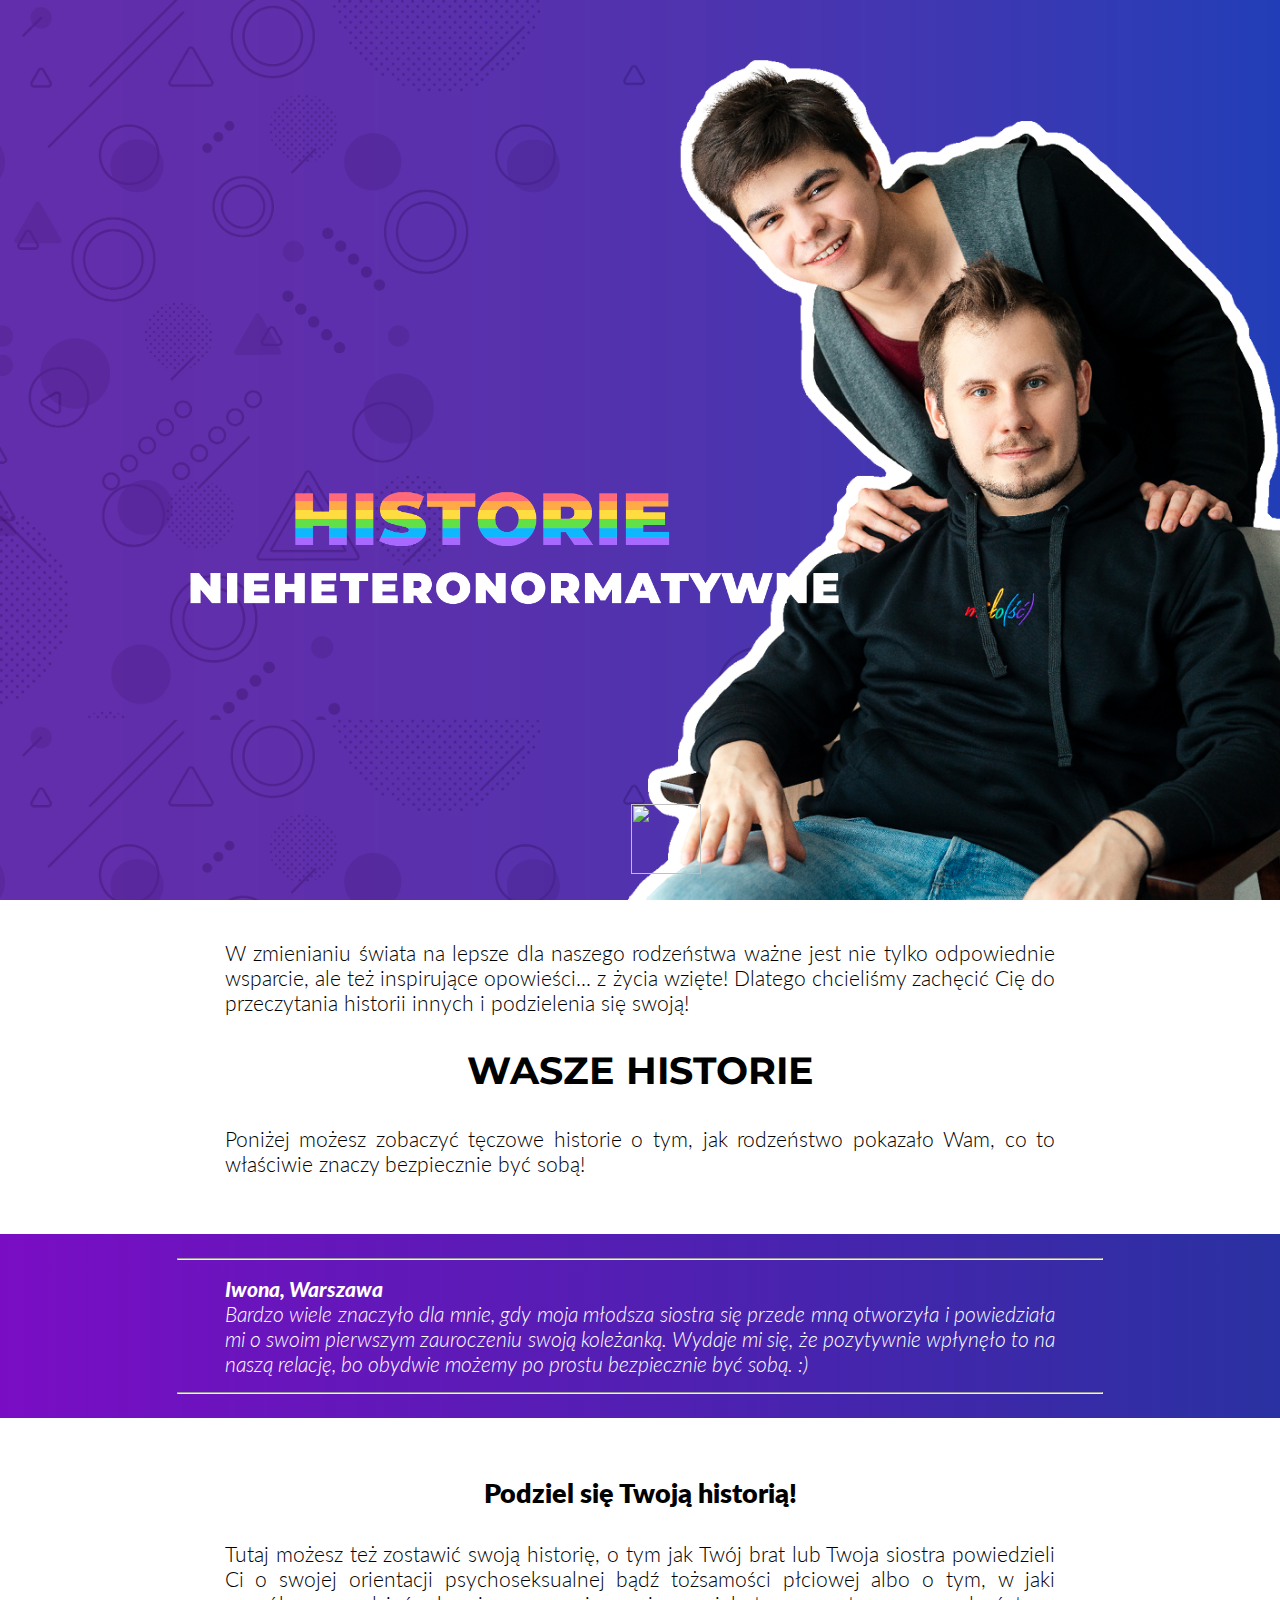
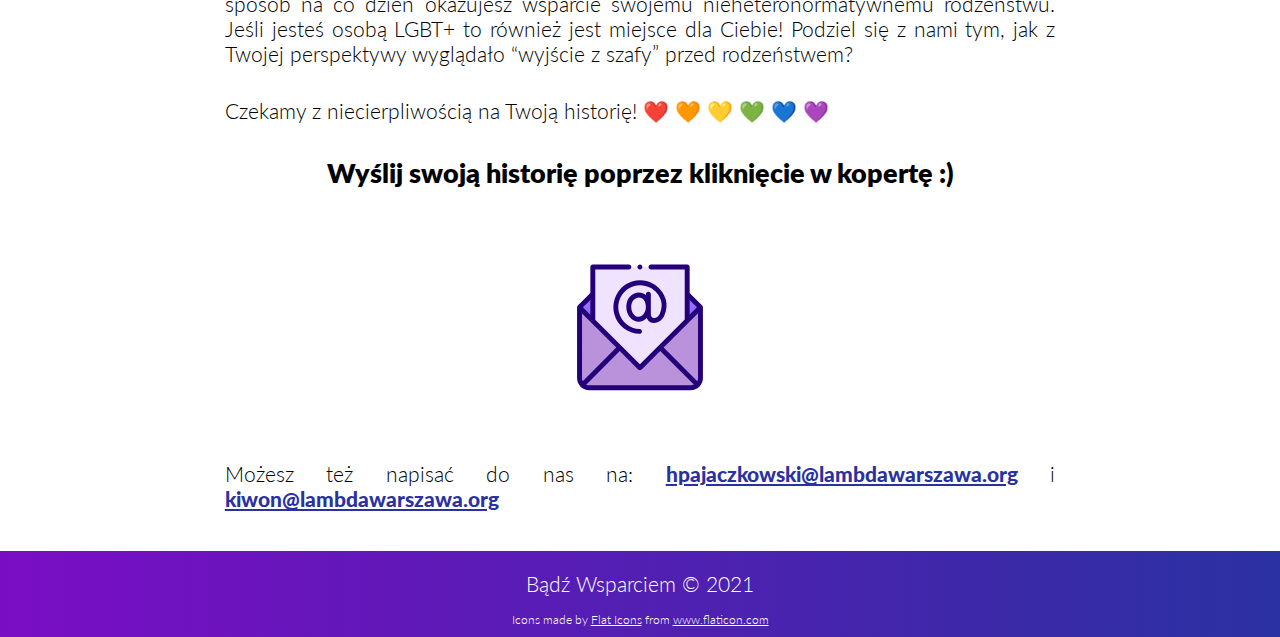
==== historie_nieheteronormatywne.html @ 7dd3a28f "commit" ====
<!DOCTYPE html>
<html lang="pl">

<head>
    <meta charset="UTF-8">
    <meta name="viewport" content="width=device-width, initial-scale=1.0">
    <meta http-equiv="X-UA-Compatible" content="ie=edge">
    <title>Bądź Wsparciem</title>
    <!-- Ikonki -->
    <link rel="stylesheet" href="https://use.fontawesome.com/releases/v5.0.12/css/all.css" integrity="sha384-G0fIWCsCzJIMAVNQPfjH08cyYaUtMwjJwqiRKxxE/rx96Uroj1BtIQ6MLJuheaO9" crossorigin="anonymous">
    <!-- CSS -->
    <link rel="stylesheet" href="./css/style.css">
    <!-- Ikona strony -->
    <link rel="icon" href="./img/rainbow.svg">
    <!-- Fonty -->
    <!-- Naglowki - Montserrat -->
    <link rel="preconnect" href="https://fonts.gstatic.com">
    <link href="https://fonts.googleapis.com/css2?family=Montserrat:wght@900&display=swap" rel="stylesheet">
    <!-- Subnaglowki i zwykly tekst Font -->
    <link rel="preconnect" href="https://fonts.gstatic.com">
    <link href="https://fonts.googleapis.com/css2?family=Lato&display=swap" rel="stylesheet">
</head>

<body>

    <!-- Nawigacja -->
    <div class="burgerMenu">
        <i class="fas fa-bars show"></i>
        <i class="fas fa-times "></i>
    </div>
    <aside>
        <nav>
            <ul>
                <h1 class="menuText">MENU</h1>
                <li class="navList"><a class="aNavList" href="index.html">Strona główna</a></li>
                <li class="navList"><a class="aNavList" href="kompendium_wiedzy.html">Kompendium wiedzy</a></li>
                <li class="navList"><a class="aNavList" href="historie_nieheteronormatywne.html">Historie nieheteronormatywne</a></li>
                <li class="navList"><a class="aNavList" href="teczowe_inicjatywy.html">Tęczowe inicjatywy</a></li>
                <li class="navList"><a class="aNavList" href="wasze_pytania.html">Wasze pytania i odpowiedzi</a></li>
            </ul>
        </nav>
    </aside>
    <!-- Header -->
    <header class="header02">
        <div class="contentDiv">
            <a href="#section01"><img class="arrow" src="https://cdn3.iconfinder.com/data/icons/google-material-design-icons/48/ic_keyboard_arrow_down_48px-128.png" /></a>
            <img class="headline03" src="./img/headline3.png" alt="headline03">
            <img class="photocut1" src="./img/photocut2.png" alt="photocut1">
        </div>
    </header>
    <!-- Sekcja 1 -->
    <section class="whiteSection" id="section01">
        <p>
            W zmienianiu świata na lepsze dla naszego rodzeństwa ważne jest nie tylko odpowiednie wsparcie, ale też inspirujące opowieści... z życia wzięte! Dlatego chcieliśmy zachęcić Cię do przeczytania historii innych i podzielenia się swoją!
        </p>
        <h1>Wasze historie</h1>
        <p>
            Poniżej możesz zobaczyć tęczowe historie o tym, jak rodzeństwo pokazało Wam, co to właściwie znaczy bezpiecznie być sobą!
        </p><br>
    </section>
    <!-- Sekcja z historiami -->
    <section class="colorSection" id="section01">
        <hr>
        <p>
            <i>
                <strong>Iwona, Warszawa</strong>
            <br> Bardzo wiele znaczyło dla mnie, gdy moja młodsza siostra się przede mną otworzyła i powiedziała mi o swoim pierwszym zauroczeniu swoją koleżanką. Wydaje mi się, że pozytywnie wpłynęło to na naszą relację, bo obydwie możemy
            po prostu bezpiecznie być sobą. :)</i>
        </p>
        <hr>
    </section>
    <section class="whiteSection" id="section01">
        <br>
        <h2>Podziel się Twoją historią!</h2>
        <p>
            Tutaj możesz też zostawić swoją historię, o tym jak Twój brat lub Twoja siostra powiedzieli Ci o swojej orientacji psychoseksualnej bądź tożsamości płciowej albo o tym, w jaki sposób na co dzień okazujesz wsparcie swojemu nieheteronormatywnemu rodzeństwu.
            Jeśli jesteś osobą LGBT+ to również jest miejsce dla Ciebie! Podziel się z nami tym, jak z Twojej perspektywy wyglądało “wyjście z szafy” przed rodzeństwem?
        </p>
        <p>
            Czekamy z niecierpliwością na Twoją historię! ❤️ 🧡 💛 💚 💙 💜
        </p>
        <h2>Wyślij swoją historię poprzez kliknięcie w kopertę :)</h2>
        <br>
        <p>
            <a href="mailto:kiwon@lambdawarszawa.org"><img class="mailimg" src="./img/icons-06.svg" alt="email"></a>
            <br><br> Możesz też napisać do nas na: <strong><a class="bluelink" href="mailto:hpajaczkowski@lambdawarszawa.org">hpajaczkowski@lambdawarszawa.org</a></strong> i <strong><a class="bluelink" href="mailto:kiwon@lambdawarszawa.org">kiwon@lambdawarszawa.org</a></strong>
        </p>

    </section>
    <footer class="colorSection">
        <p class="footerp">Bądź Wsparciem &copy; 2021</p>
        <p class="smallText">Icons made by <a href="https://www.flaticon.com/authors/flat-icons" title="Flat Icons">Flat Icons</a> from <a href="https://www.flaticon.com/" title="Flaticon">www.flaticon.com</a>
        </p>
    </footer>
    <script src="./js/script.js"></script>
</body>

</html>
---- css/style.css ----
* {
            margin: 0;
            padding: 0;
        }
        
        html {
            scroll-behavior: smooth;
            font-size: 16px;
        }
        
        strong {
            font-weight: 900;
        }
        
        p,
        ol li,
        ul li {
            margin-left: 15%;
            margin-right: 15%;
            text-align: justify;
            overflow-wrap: break-word;
            word-wrap: break-word;
            -webkit-hyphens: auto;
            -ms-hyphens: auto;
            hyphens: auto;
        }
        
        @media (max-width: 800px) {
            p,
            ol li,
            ul li {
                margin-left: 0;
                margin-right: 0;
                overflow-wrap: break-word;
                word-wrap: break-word;
                -webkit-hyphens: auto;
                -ms-hyphens: auto;
                hyphens: auto;
            }
        }
        
        a {
            color: white;
        }
        
        .bluelink {
            color: rgb(42, 49, 161);
        }
        
        p {
            padding: 1rem;
            text-align: justify;
            font-family: 'Lato', sans-serif;
            font-weight: 300;
            font-size: 1.3rem;
        }
        
        section ul li {
            padding: 1rem;
            text-align: justify;
            font-family: 'Lato', sans-serif;
            font-weight: 300;
            font-size: 1.3rem;
            list-style: none;
        }
        
        img {
            padding: 2%;
            display: block;
            margin-left: auto;
            margin-right: auto;
            width: 60%;
        }
        
        h1 {
            margin-left: 15%;
            margin-right: 15%;
            text-align: center;
            padding-top: 1rem;
            padding-bottom: 1rem;
            font-family: 'Montserrat', sans-serif;
            font-size: 2.4rem;
            text-transform: uppercase;
            word-break: break-word;
        }
        
        h2 {
            margin-left: 15%;
            margin-right: 15%;
            text-align: center;
            padding-top: 1rem;
            padding-bottom: 1rem;
            font-family: 'Lato', sans-serif;
            font-weight: 800;
            font-size: 1.7rem;
        }
        
        h3 {
            margin-left: 15%;
            margin-right: 15%;
            text-align: center;
            padding-top: 0;
            padding-bottom: 0;
            font-family: 'Lato', sans-serif;
            font-weight: 800;
            font-size: 1.3rem;
        }
        
        .footerp {
            padding-top: 20px;
            padding-bottom: 0;
        }
        
        .aNavList {
            font-family: 'Lato', sans-serif;
            text-decoration: none;
            color: #fff;
            text-transform: uppercase;
        }
        
        aside>nav>ul>li>a {
            padding-top: 10px;
            transition: .3s linear;
            -webkit-transition: .3s linear;
            -moz-transition: .3s linear;
            -o-transition: .3s linear;
        }
        
        aside>nav>ul>li>a:hover {
            background: rgb(42, 49, 161);
            padding: 4px;
        }
        
        .navList {
            padding: 0.6rem;
            text-align: left;
            list-style: none;
            margin: auto;
        }
        
        nav ul {
            padding: 2rem;
        }
        
        .header {
            height: 100vh;
            background: url("/img/background1.png");
            background-position: center top;
            background-size: 100% auto;
            color: white;
        }
        
        .header02 {
            height: 100vh;
            background: url("/img/background2.png");
            background-position: center top;
            background-size: 100% auto;
            color: white;
        }
        
        .whiteSection {
            background-color: #fff;
            color: black;
        }
        
        .colorSection {
            background: linear-gradient(90deg, rgb(122, 13, 196), rgb(42, 49, 161));
            color: white;
        }
        
        section {
            padding: 1.5rem;
        }
        
        .menuText {
            font-family: 'Montserrat', sans-serif;
            text-align: center;
            padding-bottom: 3.5rem;
            color: white;
            font-size: 4.0rem;
        }
        
        .lamdaLogo {
            display: block;
            margin-left: auto;
            margin-right: auto;
            width: 20%;
            padding: 0;
            margin: 0;
        }
        
        .logo {
            display: inline-block;
            margin-left: auto;
            margin-right: auto;
            width: 150px;
            padding: 0;
            margin: 0;
        }
        
        .row {
            display: flex;
            flex-wrap: wrap;
            justify-content: space-around;
            padding: 10px;
        }
        
        .column {
            text-align: center;
            font-family: 'Lato', sans-serif;
            font-size: 1.3rem;
            padding: 20px;
        }
        
        .row2 {
            display: flex;
            flex-wrap: wrap;
            justify-content: center;
            padding-left: 80px;
        }
        
        .column2 {
            text-align: left;
            font-family: 'Lato', sans-serif;
            font-size: 0.9rem;
            padding-left: -1px;
        }
        
        .column2 .lilist {
            text-align: left;
            margin-left: 0;
            margin-right: 0;
            padding: 1.2%;
        }
        
        .column3 {
            text-align: left;
            font-family: 'Lato', sans-serif;
            font-size: 0.9rem;
        }
        
        .column3 .lilist {
            text-align: left;
            margin-left: 0;
            margin-right: 0;
            padding: 1.2%;
        }
        
        .cinemaimg {
            padding-left: 5%;
        }
        
        @media (max-width:700px) {
            .column3 {
                flex-basis: 89%;
            }
            .column2 {
                flex-basis: 89%;
            }
        }
        /*///////////////BURGER MENU - START//////////////*/
        
        .burgerMenu {
            position: fixed;
            top: 40px;
            right: 40px;
            font-size: 40px;
            line-height: 50px;
            transition: .3s linear;
            -webkit-transition: .3s linear;
            -moz-transition: .3s linear;
            -o-transition: .3s linear;
            z-index: 4;
        }
        
        .burgerMenu i {
            color: black;
        }
        
        .burgerMenu:hover {
            cursor: pointer;
        }
        
        aside {
            position: fixed;
            top: 0;
            bottom: 0;
            left: -400px;
            width: 400px;
            background-color: #310d68;
            transition: .3s linear;
            -webkit-transition: .3s linear;
            -moz-transition: .3s linear;
            -o-transition: .3s linear;
            z-index: 3;
        }
        
        .fas {
            display: none;
        }
        
        i.show {
            display: block;
        }
        
        aside.show {
            left: 0;
        }
        
        @media (min-width: 1025px) {
            aside {
                left: -600px;
                width: 600px;
            }
            nav ul {
                font-size: 34px;
            }
            ul li {
                font-size: 26px;
            }
            .menuText {
                font-size: 3.0rem;
            }
        }
        
        @media (min-width: 460px) and (max-width: 1024px) {
            nav ul {
                font-size: 38px;
            }
            ul li {
                font-size: 24px;
            }
            .menuText {
                font-size: 3.0rem;
            }
        }
        
        @media (max-width: 459px) {
            aside {
                left: -300px;
                width: 300px;
            }
            nav ul {
                font-size: 22px;
            }
            ul li {
                font-size: 16px;
            }
            .menuText {
                font-size: 2.5rem;
            }
        }
        /*///////////////BURGER MENU - END//////////////*/
        /* BOUNCING ARROW */
        
        .contentDiv {
            background-color: transparent;
            height: 200px;
            width: 200px;
        }
        
        @keyframes bouncing {
            0% {
                bottom: 0;
            }
            50% {
                bottom: 20px;
            }
            100% {
                bottom: 0;
            }
        }
        
        .arrow {
            position: absolute;
            animation: bouncing 1s infinite ease-in-out;
            bottom: 0;
            display: block;
            height: 70px;
            left: calc(50% - 35px);
            width: 70px;
            z-index: 2;
        }
        /* CENTERED TEXT ON MAIN PAGE */
        
        h1.centeredText {
            position: absolute;
            text-align: center;
            top: 40%;
            left: 0;
            right: 0;
            font-family: 'Montserrat', sans-serif;
            font-size: 4.5rem;
            z-index: 1;
        }
        /* SMALLER CENTERED TEXT ON MAIN PAGE ON SMARTPHONES 
AND SMALLER DEVICES ALSO */
        
        @media (min-width: 1024px) {
            h1.centeredText {
                font-size: 4.5rem;
                word-wrap: break-word;
                margin: auto;
            }
        }
        
        @media (min-width: 640px) and (max-width: 1023px) {
            h1.centeredText {
                font-size: 3.5rem;
                word-wrap: break-word;
            }
        }
        
        @media (max-width: 639px) {
            h1.centeredText {
                font-size: 2.5rem;
                word-wrap: break-word;
            }
        }
        /* SMALLER H1 TEXT ON MAIN PAGE ON SMARTPHONES 
AND SMALLER DEVICES ALSO */
        
        @media (min-width: 640px) and (max-width: 1023px) {
            h1 {
                font-size: 2.3rem;
                margin-left: 0;
                margin-right: 0;
            }
        }
        
        @media (max-width: 639px) {
            h1 {
                font-size: 2.0rem;
                margin-left: 0;
                margin-right: 0;
            }
        }
        /* SMALLER H2 TEXT ON MAIN PAGE ON SMARTPHONES 
AND SMALLER DEVICES ALSO */
        
        @media (max-width: 639px) {
            h2 {
                font-size: 1.6rem;
                margin-left: 0;
                margin-right: 0;
            }
        }
        /* CENTERED TEXT ON THE REST PAGES */
        
        h1.centeredText02 {
            position: absolute;
            top: 40%;
            left: 0;
            right: 0;
            font-family: 'Montserrat', sans-serif;
            font-size: 4.5rem;
            z-index: 1;
        }
        /* SMALLER CENTERED TEXT ON THE REST PAGES ON SMARTPHONES 
AND SMALLER DEVICES ALSO */
        
        @media (min-width: 1024px) {
            h1.centeredText02 {
                font-size: 5.0rem;
            }
        }
        
        @media (min-width: 640px) and (max-width: 1023px) {
            h1.centeredText02 {
                top: 30%;
                font-size: 3.5rem;
                word-wrap: break-word;
            }
        }
        
        @media (max-width: 639px) {
            h1.centeredText02 {
                font-size: 2.5rem;
                word-wrap: break-word;
            }
        }
        /* IMG HEADLINE */
        
        .contentDiv .headline {
            position: absolute;
            left: 20vh;
            top: 25%;
            width: 70vh;
            z-index: 1;
        }
        
        @media (min-width: 1320px) and (max-width: 1550px) {
            .contentDiv .headline {
                left: 20vh;
                top: 25%;
                width: 70vh;
            }
            img {
                width: 90%;
            }
            .lamdaLogo {
                width: 30%;
            }
        }
        
        @media (min-width: 1100px) and (max-width: 1319px) {
            .contentDiv .headline {
                left: 5%;
                width: 40vh;
                top: 5%;
            }
        }
        
        @media (min-width: 1000px) and (max-width: 1099px) {
            .contentDiv .headline {
                left: 5%;
                width: 40vh;
                top: 5%;
            }
        }
        
        @media (min-width: 641px) and (max-width: 999px) {
            .contentDiv .headline {
                left: calc(50% - 20vh);
                width: 40vh;
                top: 10%;
            }
        }
        
        @media (max-width: 640px) {
            .contentDiv .headline {
                left: calc(50% - 20vh);
                width: 40vh;
                top: 20%;
            }
        }
        /* IMG PHOTOCUT1 */
        
        .contentDiv .photocut1 {
            position: absolute;
            right: 0;
            bottom: 0;
            width: 45%;
            padding: 0;
        }
        
        @media (min-width: 1000px) {
            .contentDiv .photocut1 {
                right: 0;
                width: 90vh;
            }
            img {
                width: 90%;
            }
            .lamdaLogo {
                width: 30%;
            }
        }
        
        @media (min-width: 641px) and (max-width: 999px) {
            .contentDiv .photocut1 {
                right: 0;
                width: 60vh;
            }
            img {
                width: 90%;
            }
            .lamdaLogo {
                width: 30%;
            }
        }
        
        @media (max-width: 640px) {
            .contentDiv .photocut1 {
                right: 0;
                width: 40vh;
                margin: 0;
            }
            a.bluelink {
                padding-left: 0;
                padding-right: 0;
                font-size: 1.1rem;
            }
            img {
                width: 90%;
            }
            .lamdaLogo {
                width: 50%;
            }
        }
        /* IMG HEADLINE 02*/
        
        .contentDiv .headline02 {
            position: absolute;
            right: 20vh;
            bottom: 25%;
            width: 70vh;
            z-index: 1;
        }
        
        @media (min-width: 1300px) and (max-width: 1600px) {
            .contentDiv .headline02 {
                right: 7vh;
                width: 60vh;
                top: 10%;
            }
        }
        
        @media (max-width: 1299px) {
            .contentDiv .headline02 {
                right: calc(50% - 30vh);
                width: 60vh;
                top: 10%;
            }
            img {
                width: 90%;
            }
            .lamdaLogo {
                width: 30%;
            }
        }
        
        @media (max-width: 640px) {
            .contentDiv .headline02 {
                right: calc(50% - 20vh);
                width: 40vh;
                top: 30vh;
            }
            img {
                width: 90%;
            }
            .lamdaLogo {
                width: 50%;
            }
        }
        
        @media (min-height: 500px) and (min-width: 1300px) {
            .contentDiv .headline02 {
                left: 20vh;
                width: 70vh;
                bottom: 25%;
            }
        }
        /* IMG PHOTOCUT02 */
        
        .contentDiv .photocut02 {
            position: absolute;
            left: 0;
            bottom: 0;
            width: 45%;
            padding: 0;
        }
        
        @media (min-width: 1000px) {
            .contentDiv .photocut02 {
                left: 0;
                width: 90vh;
            }
            img {
                width: 90%;
            }
            .lamdaLogo {
                width: 30%;
            }
        }
        
        @media (min-width: 641px) and (max-width: 999px) {
            .contentDiv .photocut02 {
                left: 0;
                width: 60vh;
            }
            img {
                width: 90%;
            }
            .lamdaLogo {
                width: 30%;
            }
        }
        
        @media (max-width: 640px) {
            .contentDiv .photocut02 {
                left: 0;
                width: 40vh;
            }
            img {
                width: 90%;
            }
            .lamdaLogo {
                width: 50%;
            }
        }
        /* IMG HEADLINE 03*/
        
        .contentDiv .headline03 {
            position: absolute;
            left: 20vh;
            bottom: 25%;
            width: 90vh;
            z-index: 1;
        }
        /* @media (min-width: 1101px) and (max-width: 1600px) {
        .contentDiv .headline03 {
            left: calc(50% - 30vh);
            width: 60vh;
            bottom: 25%;
        }
    }
    
    @media (min-width: 760px) and (max-width: 1100px) {
        .contentDiv .headline03 {
            left: calc(50% - 30vh);
            width: 60vh;
            top: 10%;
        }
        img {
            width: 90%;
        }
        .lamdaLogo {
            width: 30%;
        }
    }
    
    @media (min-width: 500px) and (max-width: 759px) {
        .contentDiv .headline03 {
            left: calc(50% - 20vh);
            width: 40vh;
            top: 20vh;
        }
        img {
            width: 90%;
        }
        .lamdaLogo {
            width: 50%;
        }
    }
    
    @media (max-width: 499px) {
        .contentDiv .headline03 {
            left: calc(50% - 20vh);
            width: 40vh;
            top: 30vh;
        }
        img {
            width: 90%;
        }
        .lamdaLogo {
            width: 50%;
        }
    } */
        
        @media (min-width: 1370px) and (max-width: 1550px) {
            .contentDiv .headline03 {
                left: 10%;
                width: 80vh;
                bottom: 25%;
            }
            img {
                width: 90%;
            }
            .lamdaLogo {
                width: 30%;
            }
        }
        
        @media (min-width: 1200px) and (max-width: 1369px) {
            .contentDiv .headline03 {
                left: 10%;
                width: 80vh;
                bottom: 25%;
            }
        }
        
        @media (min-width: 1000px) and (max-width: 1199px) {
            .contentDiv .headline03 {
                left: 0;
                width: 60vh;
                bottom: 25%;
            }
        }
        
        @media (min-width: 641px) and (max-width: 999px) {
            .contentDiv .headline03 {
                left: calc(50% - 20vh);
                width: 40vh;
                top: 10%;
            }
        }
        
        @media (max-width: 640px) {
            .contentDiv .headline03 {
                left: calc(50% - 20vh);
                width: 40vh;
                top: 20%;
            }
        }
        /* IMG HEADLINE 04*/
        
        .contentDiv .headline04 {
            position: absolute;
            right: 20vh;
            bottom: 30%;
            width: 90vh;
            z-index: 1;
        }
        /* @media (max-width: 1299px) {
        .contentDiv .headline04 {
            right: calc(50% - 30vh);
            width: 60vh;
            top: 10%;
        }
        img {
            width: 80%;
        }
        .lamdaLogo {
            width: 30%;
        }
    }
    
    @media (max-width: 640px) {
        .contentDiv .headline04 {
            right: calc(50% - 20vh);
            width: 40vh;
            top: 30vh;
        }
        img {
            width: 90%;
        }
        .lamdaLogo {
            width: 50%;
        }
    } */
        
        @media (min-width: 1320px) and (max-width: 1550px) {
            .contentDiv .headline04 {
                right: 20vh;
                bottom: 30%;
                width: 70vh;
            }
            img {
                width: 90%;
            }
            .lamdaLogo {
                width: 30%;
            }
        }
        
        @media (min-width: 1100px) and (max-width: 1319px) {
            .contentDiv .headline04 {
                right: 5%;
                width: 40vh;
                bottom: 30%;
            }
        }
        
        @media (min-width: 1000px) and (max-width: 1099px) {
            .contentDiv .headline04 {
                right: 5%;
                width: 40vh;
                bottom: 30%;
            }
        }
        
        @media (min-width: 641px) and (max-width: 999px) {
            .contentDiv .headline04 {
                right: calc(50% - 20vh);
                width: 40vh;
                bottom: 60%;
            }
        }
        
        @media (max-width: 640px) {
            .contentDiv .headline04 {
                right: calc(50% - 20vh);
                width: 40vh;
                bottom: 60%;
            }
        }
        /* IMG HEADLINE 05*/
        
        .contentDiv .headline05 {
            position: absolute;
            right: 20vh;
            bottom: 25%;
            width: 90vh;
            z-index: 1;
        }
        
        @media (min-width: 1440px) and (max-width: 1550px) {
            .contentDiv .headline05 {
                right: 10%;
                width: 60vh;
                bottom: 25%;
            }
            img {
                width: 90%;
            }
            .lamdaLogo {
                width: 30%;
            }
        }
        
        @media (min-width: 1100px) and (max-width: 1439px) {
            .contentDiv .headline05 {
                right: 5%;
                width: 40vh;
                bottom: 25%;
            }
        }
        
        @media (min-width: 1000px) and (max-width: 1099px) {
            .contentDiv .headline05 {
                right: 5%;
                width: 40vh;
                bottom: 25%;
            }
        }
        
        @media (min-width: 641px) and (max-width: 999px) {
            .contentDiv .headline05 {
                right: calc(50% - 20vh);
                width: 40vh;
                bottom: 25%;
            }
        }
        
        @media (max-width: 640px) {
            .contentDiv .headline05 {
                right: calc(50% - 20vh);
                width: 40vh;
                bottom: 25%;
            }
        }
        
        @media (min-height: 500px) and (min-width: 800px) {
            .contentDiv .headline05 {
                right: 20vh;
                width: 70vh;
                bottom: 25%;
            }
        }
        /* FOOTER SMALL TEXT */
        
        .smallText {
            font-size: 12px;
            padding-bottom: 10px;
            margin: 0;
        }
        
        .middleText {
            text-align: center;
            font-size: 16px;
            margin: 0;
        }
        /* HISTORY TEXT */
        
        .hText {
            padding: 1rem;
            text-align: center;
            font-family: 'Lato', sans-serif;
            font-weight: 300;
            font-size: 1.1rem;
        }
        /* LIST */
        
        .lilist {
            padding: 0.1%;
            list-style: none;
        }
        /* H2 BORDER */
        
        .border {
            border: 1px solid white;
            width: 25%;
            margin: auto;
        }
        
        @media (max-width: 840px) {
            .border {
                width: 50%;
            }
        }
        /* /////////MAIL IMG///////// */
        
        .mailimg {
            width: 20%;
        }
        
        .mailimg:hover {
            -moz-box-shadow: 0 0 30px pink;
            -webkit-box-shadow: 0 0 30px pink;
            box-shadow: 0 0 30px pink;
        }
        
        @media (max-width: 840px) {
            .mailimg {
                width: 40%;
            }
        }
        
        .footerp,
        .smallText {
            text-align: center;
        }
        
        .centeredp {
            text-align: center;
        }
        
        hr {
            height: 0.001px;
            width: 75%;
            margin: auto;
            color: rgba(255, 255, 255, 0.699);
        }
        
        .hrback {
            background: linear-gradient(90deg, rgb(122, 13, 196), rgb(42, 49, 161));
            color: white;
        }
        
        .burgerMenu {
            font-size: 50px;
            padding: 15px;
        }
        
        @media (max-width: 840px) {
            .burgerMenu {
                font-size: 40px;
                padding: 0;
            }
            html {
                font-size: 14px;
            }
        }
        /* SMALLER FONT SIZE ON SMALL SCREEN DEVICES */
        
        @media (max-width: 340px) {
            html {
                font-size: 12px;
            }
        }
        /* LEFT IMG AND RIGHT TEXT */
        
        .row4 {
            display: flex;
            flex-wrap: wrap;
            align-items: center;
            justify-content: center;
            padding: 10px;
        }
        
        .column4 {
            flex-basis: 20%;
        }
        
        .column5 {
            flex-basis: 80%;
        }
        
        .leftimg {
            height: auto;
            width: 120%;
            padding-left: 20%;
            padding-top: 20%;
        }
        
        @media (min-width:801px) {
            .leftimgsmalldev {
                display: none;
            }
        }
        
        @media (max-width:800px) {
            .leftimg {
                display: none;
            }
            .column4 {
                display: none;
            }
            .column5 {
                flex-basis: 100%;
            }
            .leftimgsmalldev {
                display: block;
            }
        }
        
        .lamdaLogo2 {
            width: 15%;
        }
        
        @media (min-width:700px) and (max-width:1025px) {
            .lamdaLogo2 {
                width: 25%;
            }
        }
        
        @media (max-width:699px) {
            .lamdaLogo2 {
                width: 40%;
            }
        }
        
        .sytimg {
            width: 75%;
        }
        
        @media (max-width:800px) {
            .sytimg {
                width: 100%;
            }
        }
        /* BUTTON */
        
        button {
            margin: auto 0;
            position: relative;
            padding: 10px 25px;
            margin: 15px;
            font-size: 16px;
            border-style: none;
            background-color: rgb(93, 18, 112);
            overflow: hidden;
        }
        
        button a {
            text-decoration: none;
        }
        
        button::before {
            content: "";
            position: absolute;
            bottom: 0;
            right: -100%;
            width: 100%;
            height: 3px;
            background-color: rgb(55, 64, 192);
            transition: .7s cubic-bezier(0, 1.8, 1, 1);
            -webkit-transition: .7s cubic-bezier(0, 1.8, 1, 1);
            -moz-transition: .7s cubic-bezier(0, 1.8, 1, 1);
            -o-transition: .7s cubic-bezier(0, 1.8, 1, 1);
        }
        
        button:hover::before {
            right: 0;
        }
        
        .cont {
            display: flex;
            flex-wrap: wrap;
            align-items: center;
            justify-content: center;
            align-content: space-between;
            width: 100%;
        }
        
        .colcont {
            flex-basis: 20%;
        }
        
        .okladka {
            height: 300px;
            width: 200px;
            flex-basis: 30%;
            flex-grow: 1;
            padding: 30px 50px;
            transition: 0.5s;
            -webkit-transition: 0.5s;
            -moz-transition: 0.5s;
            -o-transition: 0.5s;
        }
        
        .bluelink img:hover {
            transform: scale(1.2);
        }
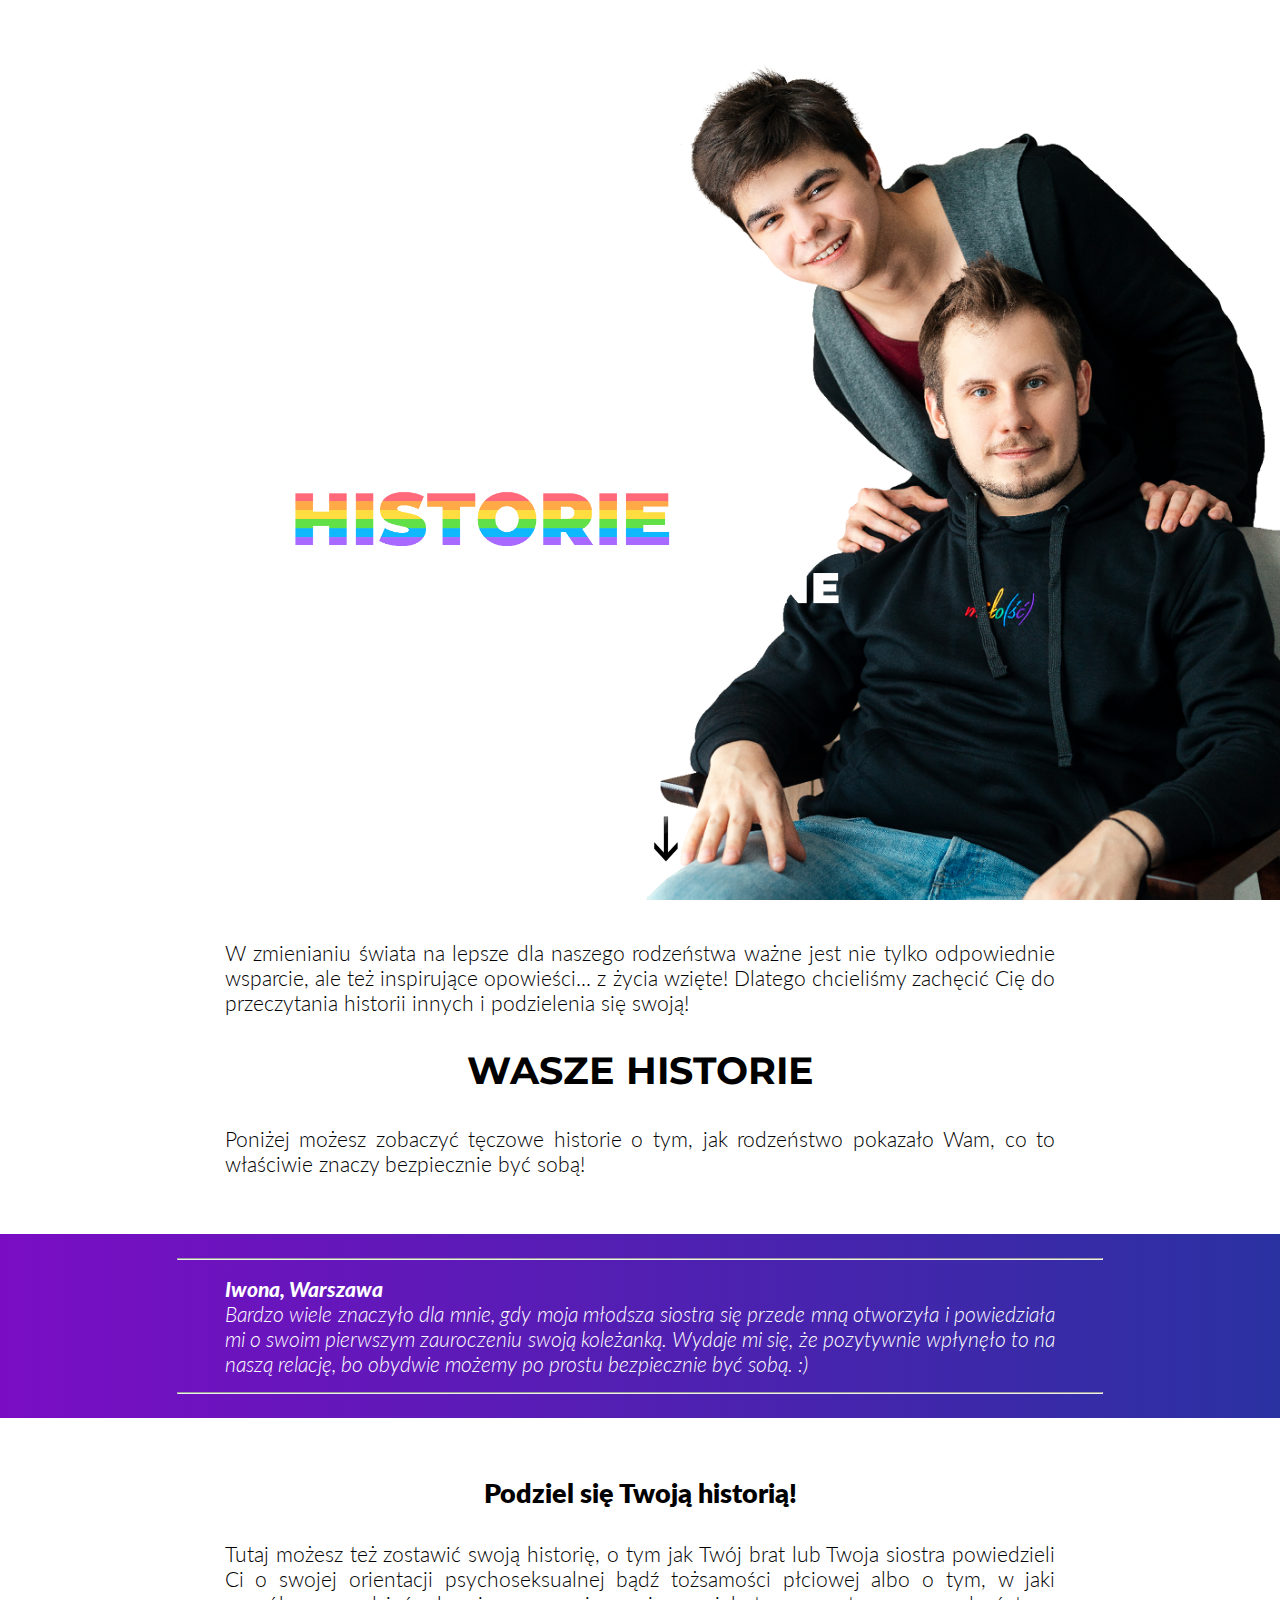
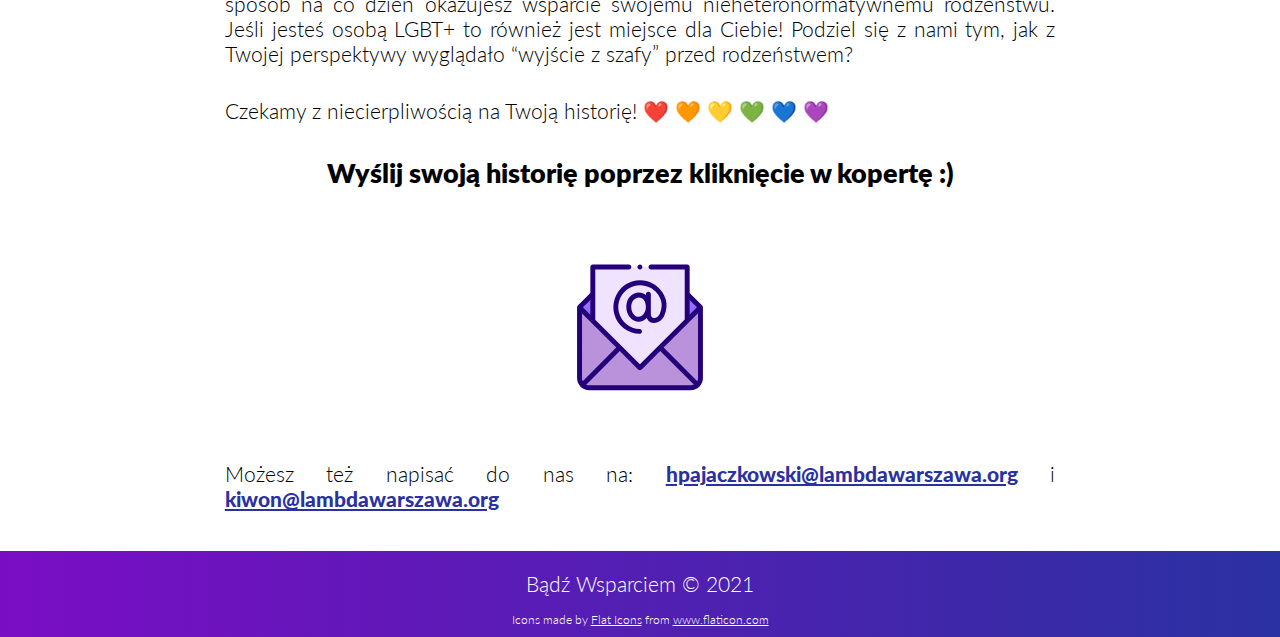
==== commit 0b5b3aee: "change bouncing arrow" ====
--- a/historie_nieheteronormatywne.html
+++ b/historie_nieheteronormatywne.html
@@ -43,7 +43,7 @@
     <!-- Header -->
     <header class="header02">
         <div class="contentDiv">
-            <a href="#section01"><img class="arrow" src="https://cdn3.iconfinder.com/data/icons/google-material-design-icons/48/ic_keyboard_arrow_down_48px-128.png" /></a>
+            <a href="#section01"><img class="arrow" src="./img/arrow.png" /></a>
             <img class="headline03" src="./img/headline3.png" alt="headline03">
             <img class="photocut1" src="./img/photocut2.png" alt="photocut1">
         </div>
--- a/css/style.css
+++ b/css/style.css
@@ -144,7 +144,7 @@
         
         .header {
             height: 100vh;
-            background: url("/img/background1.png");
+            background: url("https://raw.githubusercontent.com/goldipl/BadzWsparciemWebPage/master/img/background1.png");
             background-position: center top;
             background-size: 100% auto;
             color: white;
@@ -152,7 +152,7 @@
         
         .header02 {
             height: 100vh;
-            background: url("/img/background2.png");
+            background: url("https://raw.githubusercontent.com/goldipl/BadzWsparciemWebPage/master/img/background2.png");
             background-position: center top;
             background-size: 100% auto;
             color: white;
